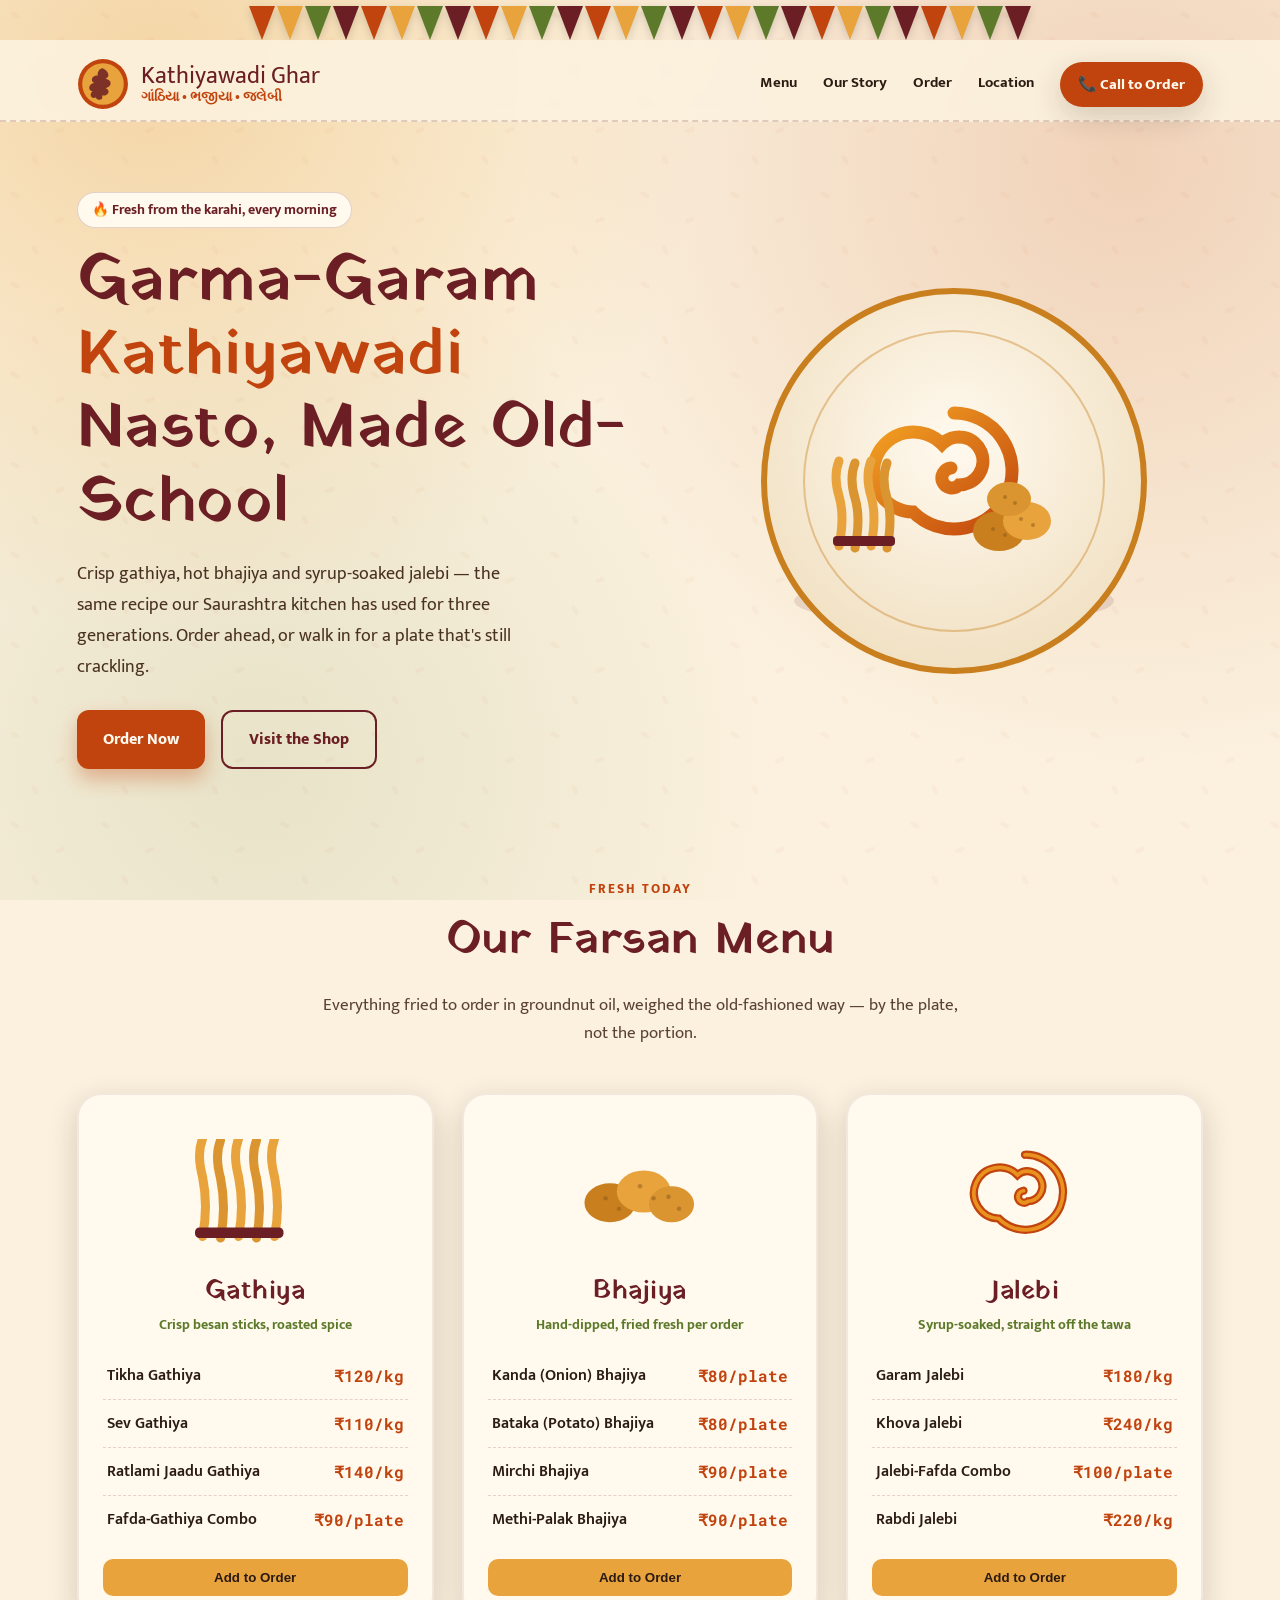
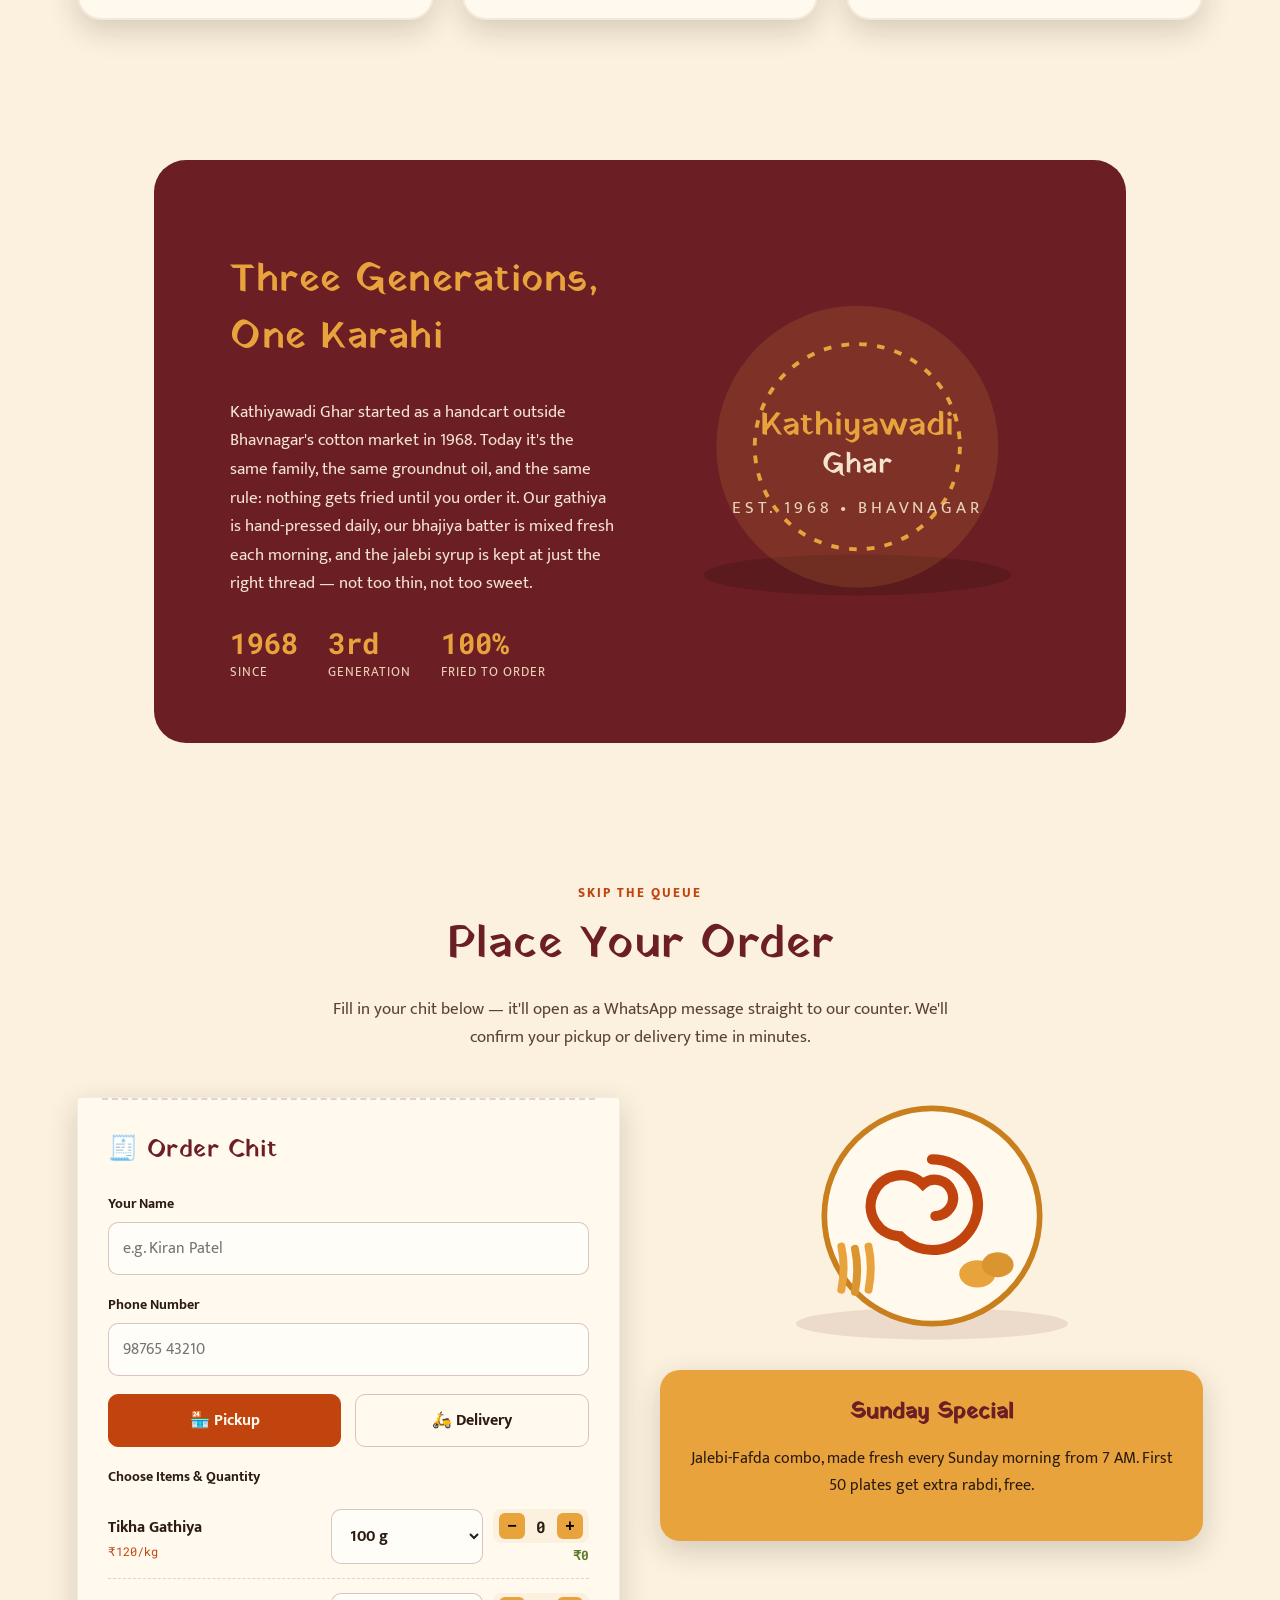
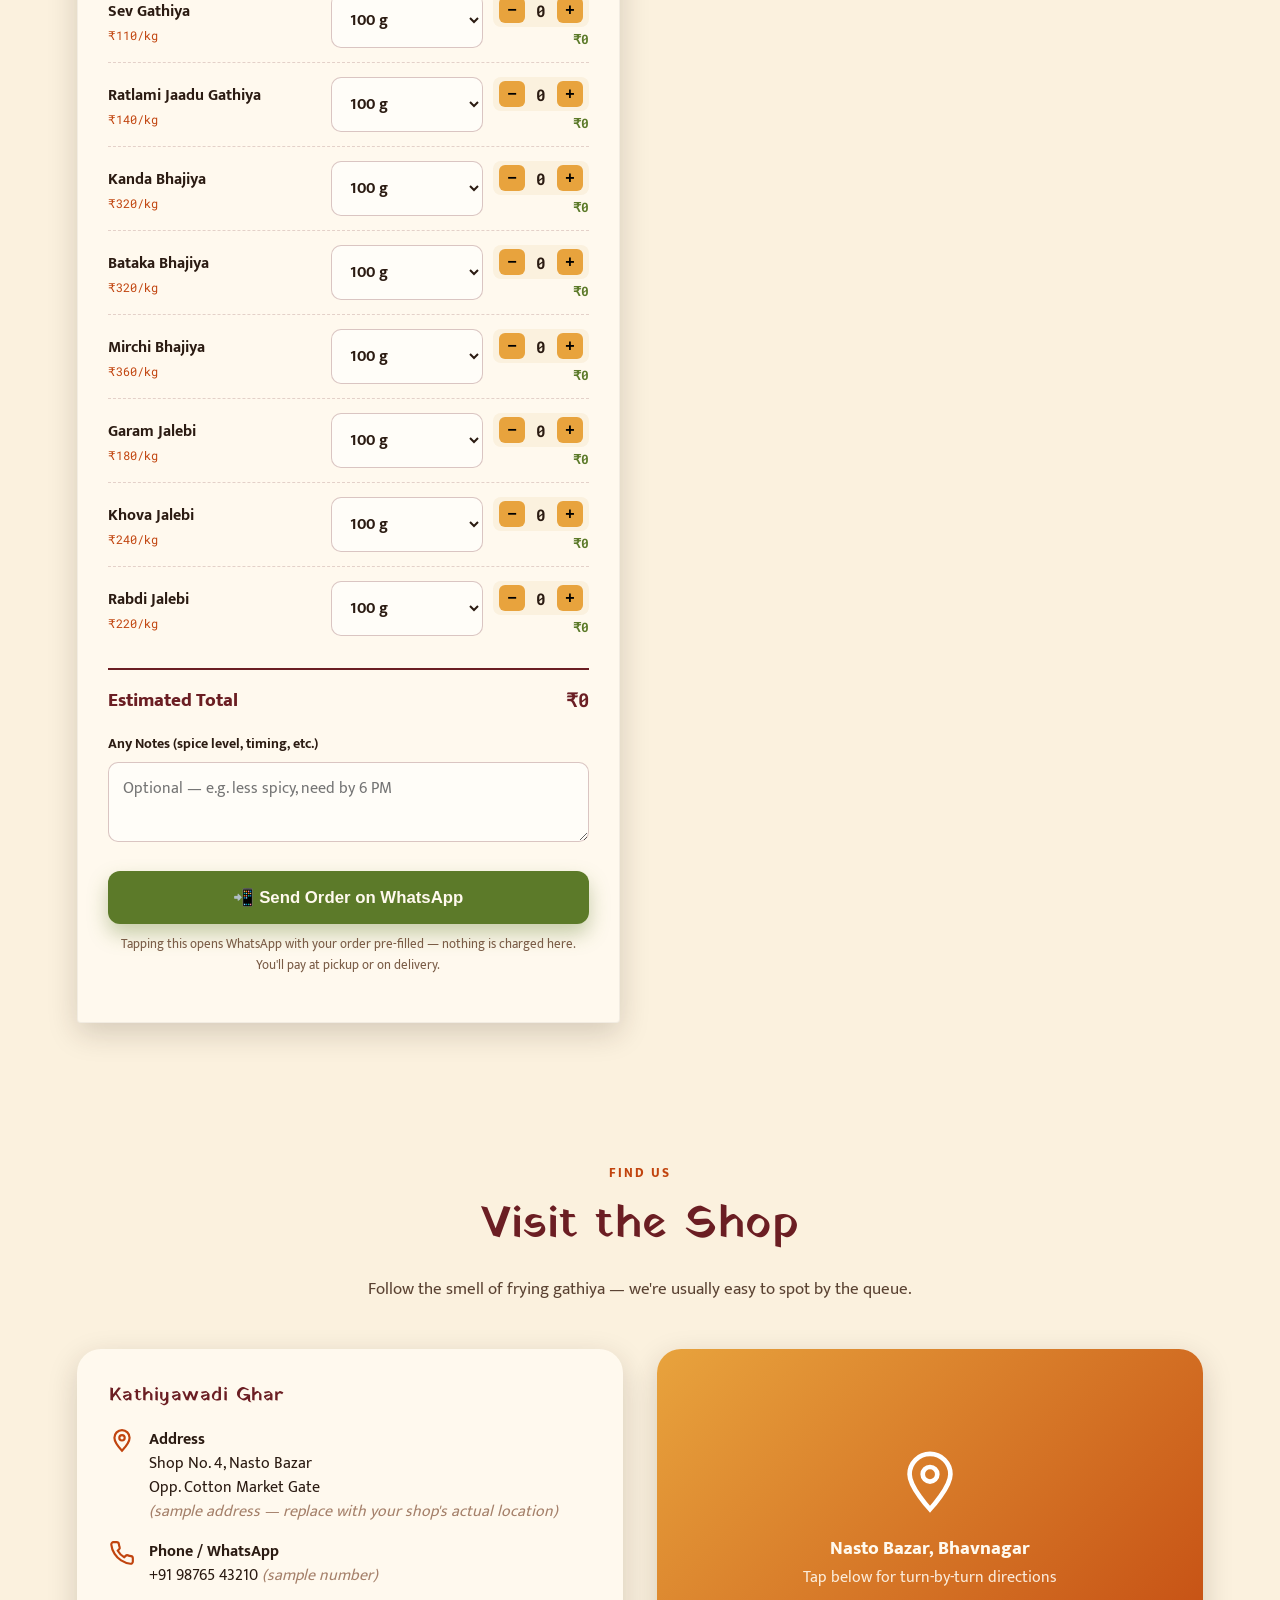
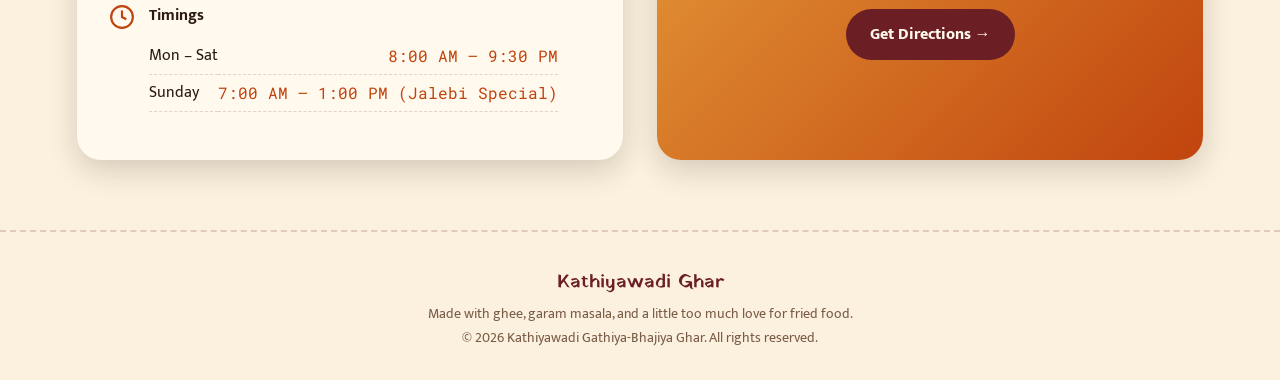
==== kathiyawadi-shop.html @ 75bc38de "initial commit" ====
<!DOCTYPE html>
<html lang="en">
<head>
<meta charset="UTF-8">
<meta name="viewport" content="width=device-width, initial-scale=1.0">
<title>Kathiyawadi Gathiya-Bhajiya Ghar | Garma-Garam Farsan</title>
<link rel="preconnect" href="https://fonts.googleapis.com">
<link href="https://fonts.googleapis.com/css2?family=Yatra+One&family=Mukta:wght@400;500;600;700;800&family=Roboto+Mono:wght@500;700&display=swap" rel="stylesheet">
<link rel="stylesheet" href="styles.css">
</head>
<body>

<div class="oil-bg"></div>
<div class="seed-pattern"></div>
<div class="data-warning" id="dataWarning">Couldn't load shop-data.json (this happens when the file is opened directly instead of through a local server) — showing default sample content instead.</div>

<div class="bunting" id="bunting"></div>

<header>
  <div class="brand">
    <svg class="brand-badge" viewBox="0 0 100 100">
      <circle cx="50" cy="50" r="48" fill="#C1440E"/>
      <circle cx="50" cy="50" r="40" fill="#E8A33D"/>
      <path d="M50 20 C 60 25, 65 35, 55 40 C 68 42, 68 55, 55 58 C 66 62, 60 74, 48 72 C 52 80, 40 84, 36 76 C 28 80, 22 70, 30 64 C 20 62, 22 50, 33 48 C 24 44, 30 32, 40 34 C 38 26, 46 18, 50 20 Z" fill="#6B1E23" opacity="0.85"/>
    </svg>
    <div class="brand-name">
      <div class="en" id="brandNameEn">Kathiyawadi Ghar</div>
      <div class="gu" id="brandNameGu">ગાંઠિયા • ભજીયા • જલેબી</div>
    </div>
  </div>
  <button class="menu-toggle" id="menuToggle" aria-label="Toggle menu">☰</button>
  <nav id="navMenu">
    <a href="#menu">Menu</a>
    <a href="#about">Our Story</a>
    <a href="#order">Order</a>
    <a href="#location">Location</a>
    <a class="call-btn" id="callBtn" href="tel:+919876543210">📞 Call to Order</a>
  </nav>
</header>

<section class="hero">
  <div class="hero-copy reveal">
    <span class="eyebrow" id="heroEyebrow">🔥 Fresh from the karahi, every morning</span>
    <h1 id="heroHeading">Garma-Garam <span>Kathiyawadi</span><br>Nasto, Made Old-School</h1>
    <p class="lead" id="heroLead">Crisp gathiya, hot bhajiya and syrup-soaked jalebi.</p>
    <div class="hero-ctas">
      <a href="#order" class="btn btn-primary">Order Now</a>
      <a href="#location" class="btn btn-outline">Visit the Shop</a>
    </div>
  </div>
  <div class="hero-art reveal">
    <svg viewBox="0 0 420 420">
      <defs>
        <radialGradient id="plateGrad" cx="50%" cy="40%" r="65%">
          <stop offset="0%" stop-color="#FFF9EE"/>
          <stop offset="100%" stop-color="#F0DFC0"/>
        </radialGradient>
        <linearGradient id="jalebiGrad" x1="0" y1="0" x2="1" y2="1">
          <stop offset="0%" stop-color="#F5A623"/>
          <stop offset="100%" stop-color="#C1440E"/>
        </linearGradient>
      </defs>
      <ellipse cx="210" cy="330" rx="160" ry="24" fill="#6B1E23" opacity="0.12"/>
      <circle cx="210" cy="210" r="190" fill="url(#plateGrad)" stroke="#C97F1E" stroke-width="6"/>
      <circle cx="210" cy="210" r="150" fill="none" stroke="#C97F1E" stroke-width="2" opacity="0.4"/>
      <path d="M210,150 m0,-8 a58,58 0 1 1 -41,99 a40,40 0 1 1 29,-68 a24,24 0 1 1 17,41 a10,10 0 1 1 -8,-17"
        fill="none" stroke="url(#jalebiGrad)" stroke-width="13" stroke-linecap="round"/>
      <g transform="translate(95,235)">
        <path d="M0,40 Q6,10 0,-10 Q-6,-30 0,-45" stroke="#E8A33D" stroke-width="9" fill="none" stroke-linecap="round"/>
        <path d="M16,42 Q22,12 16,-8 Q10,-28 16,-43" stroke="#DA9530" stroke-width="9" fill="none" stroke-linecap="round"/>
        <path d="M32,40 Q38,10 32,-10 Q26,-30 32,-45" stroke="#E8A33D" stroke-width="9" fill="none" stroke-linecap="round"/>
        <path d="M48,42 Q54,12 48,-8 Q42,-28 48,-43" stroke="#DA9530" stroke-width="9" fill="none" stroke-linecap="round"/>
        <rect x="-6" y="30" width="62" height="10" rx="4" fill="#6B1E23"/>
      </g>
      <g transform="translate(255,250)">
        <ellipse cx="0" cy="10" rx="26" ry="20" fill="#C97F1E"/>
        <ellipse cx="28" cy="0" rx="24" ry="19" fill="#E8A33D"/>
        <ellipse cx="10" cy="-22" rx="22" ry="17" fill="#DA9530"/>
        <g fill="#8a5a1c" opacity="0.5">
          <circle cx="-6" cy="8" r="2"/><circle cx="6" cy="14" r="2"/><circle cx="22" cy="-2" r="2"/>
          <circle cx="34" cy="4" r="2"/><circle cx="6" cy="-24" r="2"/><circle cx="16" cy="-18" r="2"/>
        </g>
      </g>
    </svg>
  </div>
</section>

<section id="menu">
  <div class="section-head reveal">
    <div class="kicker">Fresh Today</div>
    <h2>Our Farsan Menu</h2>
    <p>Everything fried to order in groundnut oil, weighed the old-fashioned way — by the plate, not the portion.</p>
  </div>
  <div class="menu-grid" id="menuGrid"><!-- filled from shop-data.json --></div>
</section>

<section id="about">
  <div class="about reveal">
    <div>
      <h2 id="storyHeading">Three Generations, One Karahi</h2>
      <p id="storyText"></p>
      <div class="stat-row" id="statRow"></div>
    </div>
    <div>
      <svg class="about-badge" viewBox="0 0 300 260">
        <ellipse cx="150" cy="230" rx="120" ry="16" fill="#000" opacity="0.15"/>
        <circle cx="150" cy="130" r="110" fill="#E8A33D" opacity="0.15"/>
        <circle cx="150" cy="130" r="80" fill="none" stroke="#E8A33D" stroke-width="3" stroke-dasharray="6 8"/>
        <text x="150" y="120" text-anchor="middle" class="badge-title" font-size="26" fill="#E8A33D" id="badgeNameTop">Kathiyawadi</text>
        <text x="150" y="150" text-anchor="middle" class="badge-title" font-size="22" fill="#F3E3CF" id="badgeNameBottom">Ghar</text>
        <text x="150" y="182" text-anchor="middle" font-size="13" fill="#e8d3b8" letter-spacing="3" id="badgeSince">EST. 1968 • BHAVNAGAR</text>
      </svg>
    </div>
  </div>
</section>

<section id="order">
  <div class="section-head reveal">
    <div class="kicker">Skip the Queue</div>
    <h2>Place Your Order</h2>
    <p>Fill in your chit below — it'll open as a WhatsApp message straight to our counter. We'll confirm your pickup or delivery time in minutes.</p>
  </div>
  <div class="order-wrap">
    <form class="chit reveal" id="orderForm">
      <h3>🧾 Order Chit</h3>

      <div class="field">
        <label for="custName">Your Name</label>
        <input type="text" id="custName" placeholder="e.g. Kiran Patel" required>
      </div>
      <div class="field">
        <label for="custPhone">Phone Number</label>
        <input type="tel" id="custPhone" placeholder="98765 43210" required>
      </div>

      <div class="order-type">
        <label><input type="radio" name="orderType" value="Pickup" checked><span>🏪 Pickup</span></label>
        <label><input type="radio" name="orderType" value="Delivery"><span>🛵 Delivery</span></label>
      </div>

      <div class="field field-hidden" id="addressField">
        <label for="custAddress">Delivery Address</label>
        <textarea id="custAddress" rows="2" placeholder="House no., street, area, landmark"></textarea>
      </div>

      <div class="field">
        <label>Choose Items &amp; Quantity</label>
        <div id="itemList"><!-- filled from shop-data.json: each row gets a weight dropdown (100g/200g/500g/1000g) and a pack-count stepper --></div>
      </div>

      <div class="total-row">
        <span>Estimated Total</span>
        <span class="mono" id="totalAmt">₹0</span>
      </div>

      <div class="field spaced-top">
        <label for="custNote">Any Notes (spice level, timing, etc.)</label>
        <textarea id="custNote" rows="2" placeholder="Optional — e.g. less spicy, need by 6 PM"></textarea>
      </div>

      <button type="submit" class="submit-btn">📲 Send Order on WhatsApp</button>
      <p class="note-small">Tapping this opens WhatsApp with your order pre-filled — nothing is charged here. You'll pay at pickup or on delivery.</p>
    </form>

    <div class="order-side reveal">
      <svg class="art-big" viewBox="0 0 300 220">
        <ellipse cx="150" cy="200" rx="120" ry="14" fill="#6B1E23" opacity="0.1"/>
        <circle cx="150" cy="105" r="95" fill="#FFF9EE" stroke="#C97F1E" stroke-width="5"/>
        <path d="M150,55 a40,40 0 1 1 -28,68 a27,27 0 1 1 20,-46 a16,16 0 1 1 11,28" fill="none" stroke="#C1440E" stroke-width="9" stroke-linecap="round"/>
        <g transform="translate(70,140)">
          <path d="M0,30 Q4,10 0,-8" stroke="#E8A33D" stroke-width="7" fill="none" stroke-linecap="round"/>
          <path d="M12,32 Q16,12 12,-6" stroke="#DA9530" stroke-width="7" fill="none" stroke-linecap="round"/>
          <path d="M24,30 Q28,10 24,-8" stroke="#E8A33D" stroke-width="7" fill="none" stroke-linecap="round"/>
        </g>
        <g transform="translate(190,150)">
          <ellipse cx="0" cy="6" rx="16" ry="12" fill="#E8A33D"/>
          <ellipse cx="18" cy="-2" rx="14" ry="11" fill="#DA9530"/>
        </g>
      </svg>
      <div class="promo-card">
        <h4 id="promoTitle">Sunday Special</h4>
        <p id="promoText"></p>
      </div>
    </div>
  </div>
</section>

<section id="location">
  <div class="section-head reveal">
    <div class="kicker">Find Us</div>
    <h2>Visit the Shop</h2>
    <p>Follow the smell of frying gathiya — we're usually easy to spot by the queue.</p>
  </div>
  <div class="loc-wrap">
    <div class="loc-card reveal">
      <h3 id="locShopName">Kathiyawadi Ghar</h3>
      <div class="loc-line">
        <svg class="ico" viewBox="0 0 24 24" fill="none" stroke="currentColor" stroke-width="2"><path d="M12 21s7-7.5 7-12a7 7 0 1 0-14 0c0 4.5 7 12 7 12z"/><circle cx="12" cy="9" r="2.5"/></svg>
        <div>
          <strong>Address</strong><br>
          <span id="addrLine1"></span><br>
          <span id="addrLine2"></span><br>
          <em class="muted-note" id="addrNote"></em>
        </div>
      </div>
      <div class="loc-line">
        <svg class="ico" viewBox="0 0 24 24" fill="none" stroke="currentColor" stroke-width="2"><path d="M22 16.92v3a2 2 0 0 1-2.18 2 19.79 19.79 0 0 1-8.63-3.07 19.5 19.5 0 0 1-6-6 19.79 19.79 0 0 1-3.07-8.67A2 2 0 0 1 4.11 2h3a2 2 0 0 1 2 1.72c.127.96.361 1.903.7 2.81a2 2 0 0 1-.45 2.11L8.09 9.91a16 16 0 0 0 6 6l1.27-1.27a2 2 0 0 1 2.11-.45c.907.339 1.85.573 2.81.7A2 2 0 0 1 22 16.92z"/></svg>
        <div><strong>Phone / WhatsApp</strong><br><span id="locPhone"></span> <em class="muted-note" id="phoneNote"></em></div>
      </div>
      <div class="loc-line">
        <svg class="ico" viewBox="0 0 24 24" fill="none" stroke="currentColor" stroke-width="2"><circle cx="12" cy="12" r="10"/><path d="M12 6v6l4 2"/></svg>
        <div>
          <strong>Timings</strong>
          <table class="hours-table" id="hoursTable"></table>
        </div>
      </div>
    </div>
    <div class="map-card reveal">
      <svg viewBox="0 0 24 24" fill="none" stroke="#fff" stroke-width="1.6"><path d="M12 21s7-7.5 7-12a7 7 0 1 0-14 0c0 4.5 7 12 7 12z"/><circle cx="12" cy="9" r="2.5"/></svg>
      <div class="map-title" id="mapTitle">Nasto Bazar, Bhavnagar</div>
      <div class="map-sub">Tap below for turn-by-turn directions</div>
      <a id="mapLink" href="#" target="_blank" rel="noopener">Get Directions →</a>
    </div>
  </div>
</section>

<footer>
  <span class="fname" id="footerName">Kathiyawadi Ghar</span>
  <span id="footerLine"></span><br>
  <span id="footerCopyright"></span>
</footer>

<script src="app.js"></script>
</body>
</html>
---- styles.css ----
:root{
  --cream:#FBF1DE;
  --paper:#FFF9EE;
  --turmeric:#E8A33D;
  --turmeric-deep:#C97F1E;
  --chili:#C1440E;
  --maroon:#6B1E23;
  --ink:#2B1B12;
  --leaf:#5C7A29;
  --muted-text:#a5806a;
  --gold-line: rgba(107,30,35,0.18);
  --shadow: 0 10px 30px rgba(43,27,18,0.18);
}
*{box-sizing:border-box;}
html{scroll-behavior:smooth;}
body{
  margin:0;
  font-family:'Mukta',sans-serif;
  background:var(--cream);
  color:var(--ink);
  overflow-x:hidden;
}
h1,h2,h3,.display{
  font-family:'Yatra One',cursive;
  font-weight:400;
  letter-spacing:0.5px;
}
.mono{font-family:'Roboto Mono',monospace;}
a{color:inherit;}
img{max-width:100%;display:block;}

/* ---------- background texture ---------- */
.oil-bg{
  position:fixed;
  inset:0;
  z-index:-2;
  background:
    radial-gradient(circle at 12% 8%, rgba(232,163,61,0.35), transparent 40%),
    radial-gradient(circle at 88% 18%, rgba(193,68,14,0.18), transparent 45%),
    radial-gradient(circle at 20% 85%, rgba(92,122,41,0.12), transparent 40%),
    var(--cream);
}
.seed-pattern{
  position:fixed;
  inset:0;
  z-index:-1;
  opacity:0.5;
  background-image: url("data:image/svg+xml,%3Csvg xmlns='http://www.w3.org/2000/svg' width='90' height='90' viewBox='0 0 90 90'%3E%3Cg fill='%23C1440E' fill-opacity='0.06'%3E%3Cellipse cx='15' cy='15' rx='5' ry='2.4' transform='rotate(30 15 15)'/%3E%3Cellipse cx='60' cy='40' rx='5' ry='2.4' transform='rotate(-20 60 40)'/%3E%3Cellipse cx='35' cy='70' rx='5' ry='2.4' transform='rotate(60 35 70)'/%3E%3C/g%3E%3C/svg%3E");
  background-size:90px 90px;
}

/* ---------- bunting flags ---------- */
.bunting{
  display:flex;
  justify-content:center;
  gap:2px;
  padding-top:6px;
  filter:drop-shadow(0 3px 4px rgba(0,0,0,0.15));
  position:relative;
  z-index:5;
}
.flag{
  width:26px;height:34px;
  clip-path:polygon(0 0,100% 0,50% 100%);
}
.flag:nth-child(4n+1){background:var(--chili);}
.flag:nth-child(4n+2){background:var(--turmeric);}
.flag:nth-child(4n+3){background:var(--leaf);}
.flag:nth-child(4n+4){background:var(--maroon);}

/* ---------- header ---------- */
header{
  display:flex;
  align-items:center;
  justify-content:space-between;
  padding:18px 6vw 10px;
  position:sticky;
  top:0;
  background:rgba(251,241,222,0.92);
  backdrop-filter:blur(6px);
  z-index:50;
  border-bottom:2px dashed var(--gold-line);
}
.brand{display:flex;align-items:center;gap:12px;}
.brand-badge{width:52px;height:52px;flex:none;}
.brand-name{line-height:1.1;}
.brand-name .en{font-size:1.5rem;color:var(--maroon);}
.brand-name .gu{font-size:0.85rem;color:var(--chili);font-weight:700;}
nav{display:flex;align-items:center;gap:26px;}
nav a{
  text-decoration:none;
  font-weight:700;
  font-size:0.95rem;
  color:var(--ink);
  position:relative;
  padding-bottom:3px;
}
nav a::after{
  content:"";position:absolute;left:0;bottom:0;width:0;height:2px;background:var(--chili);
  transition:width .25s ease;
}
nav a:hover::after{width:100%;}
.call-btn{
  background:var(--chili);
  color:var(--paper)!important;
  padding:10px 18px;
  border-radius:30px;
  font-weight:800;
  box-shadow:var(--shadow);
  white-space:nowrap;
}
.menu-toggle{display:none;background:none;border:none;font-size:1.6rem;color:var(--maroon);cursor:pointer;}

@media (max-width:820px){
  nav{
    position:fixed;top:78px;left:0;right:0;
    background:var(--paper);
    flex-direction:column;
    align-items:flex-start;
    padding:18px 8vw 24px;
    gap:16px;
    border-bottom:2px dashed var(--gold-line);
    transform:translateY(-130%);
    transition:transform .3s ease;
  }
  nav.open{transform:translateY(0);}
  .menu-toggle{display:block;}
}

/* ---------- hero ---------- */
.hero{
  display:grid;
  grid-template-columns:1.1fr 0.9fr;
  align-items:center;
  gap:20px;
  padding:70px 6vw 40px;
  position:relative;
}
.hero .eyebrow{
  display:inline-flex;align-items:center;gap:8px;
  background:var(--paper);
  border:1.5px solid var(--gold-line);
  padding:6px 14px;border-radius:30px;
  font-weight:700;color:var(--maroon);font-size:0.85rem;
  margin-bottom:18px;
}
.hero h1{
  font-size:clamp(2.4rem,5vw,4rem);
  color:var(--maroon);
  line-height:1.15;
  margin:0 0 18px;
}
.hero h1 span{color:var(--chili);}
.hero p.lead{
  font-size:1.15rem;
  max-width:46ch;
  margin:0 0 28px;
  color:#4a3223;
}
.hero-ctas{display:flex;gap:16px;flex-wrap:wrap;}
.btn{
  display:inline-flex;align-items:center;gap:8px;
  padding:14px 26px;
  border-radius:12px;
  font-weight:800;
  font-size:1rem;
  text-decoration:none;
  cursor:pointer;
  border:none;
  transition:transform .2s ease, box-shadow .2s ease;
}
.btn:hover{transform:translateY(-3px);}
.btn-primary{background:var(--chili);color:var(--paper);box-shadow:0 10px 20px rgba(193,68,14,0.35);}
.btn-outline{background:transparent;color:var(--maroon);border:2px solid var(--maroon);}
.hero-art{position:relative;display:flex;justify-content:center;align-items:center;}
.hero-art svg{max-width:420px;width:100%;}

/* ---------- section shell ---------- */
section{padding:70px 6vw;position:relative;}
.section-head{text-align:center;max-width:640px;margin:0 auto 46px;}
.section-head .kicker{color:var(--chili);font-weight:800;letter-spacing:2px;text-transform:uppercase;font-size:0.8rem;}
.section-head h2{font-size:clamp(2rem,4vw,2.8rem);color:var(--maroon);margin:8px 0 12px;}
.section-head p{color:#5a4232;font-size:1.05rem;}

/* ---------- menu ---------- */
.menu-grid{
  display:grid;
  grid-template-columns:repeat(3,1fr);
  gap:28px;
}
@media (max-width:900px){.menu-grid{grid-template-columns:1fr;}}
.menu-card{
  background:var(--paper);
  border-radius:24px;
  padding:26px 24px 22px;
  box-shadow:var(--shadow);
  border:2px solid rgba(107,30,35,0.08);
  position:relative;
  overflow:hidden;
  transform:translateY(30px);
  opacity:0;
  transition:all .6s cubic-bezier(.2,.7,.2,1);
}
.menu-card.in-view{transform:translateY(0);opacity:1;}
.menu-card .art{height:140px;display:flex;align-items:center;justify-content:center;margin-bottom:12px;}
.menu-card .art svg{width:150px;}
.menu-card h3{color:var(--maroon);font-size:1.6rem;margin:0 0 4px;text-align:center;}
.menu-card .tagline{text-align:center;color:var(--leaf);font-weight:700;font-size:0.85rem;margin-bottom:16px;}
.menu-list{list-style:none;padding:0;margin:0;}
.menu-list li{
  display:flex;justify-content:space-between;align-items:center;
  padding:10px 4px;
  border-bottom:1px dashed var(--gold-line);
  font-weight:600;
}
.menu-list li:last-child{border-bottom:none;}
.menu-list .price{font-family:'Roboto Mono',monospace;color:var(--chili);font-weight:700;}
.add-btn{
  margin-top:16px;width:100%;
  background:var(--turmeric);
  color:var(--ink);
  border:none;padding:11px;border-radius:10px;
  font-weight:800;cursor:pointer;
  transition:background .2s ease;
}
.add-btn:hover{background:var(--turmeric-deep);color:var(--paper);}

/* ---------- about ---------- */
.about{
  display:grid;grid-template-columns:1fr 1fr;gap:50px;align-items:center;
  background:var(--maroon);
  color:var(--cream);
  border-radius:32px;
  margin:0 6vw;
  width:auto;
  padding:60px 6vw;
}
@media (max-width:860px){.about{grid-template-columns:1fr;}}
.about h2{color:var(--turmeric);font-size:clamp(1.8rem,4vw,2.4rem);}
.about p{line-height:1.7;color:#f3e3cf;font-size:1.05rem;}
.stat-row{display:flex;gap:30px;margin-top:26px;flex-wrap:wrap;}
.stat .num{font-family:'Roboto Mono',monospace;font-size:1.8rem;color:var(--turmeric);font-weight:700;}
.stat .lbl{font-size:0.8rem;text-transform:uppercase;letter-spacing:1px;color:#e8d3b8;}
.about-badge{width:100%;}
.about-badge .badge-title{font-family:'Yatra One',cursive;}
.about-badge text{font-family:'Mukta',sans-serif;}

/* ---------- order ---------- */
.order-wrap{
  display:grid;grid-template-columns:1fr 1fr;gap:40px;align-items:start;
}
@media (max-width:900px){.order-wrap{grid-template-columns:1fr;}}
.chit{
  background:var(--paper);
  border-radius:4px;
  padding:34px 30px;
  box-shadow:var(--shadow);
  position:relative;
  border:1px solid rgba(0,0,0,0.05);
}
.chit::before{
  content:"";position:absolute;top:0;left:24px;right:24px;height:0;
  border-top:2px dashed var(--gold-line);
}
.chit h3{margin-top:0;color:var(--maroon);font-size:1.5rem;}
.field{margin-bottom:18px;}
.field.spaced-top{margin-top:16px;}
.field label{display:block;font-weight:700;margin-bottom:6px;font-size:0.9rem;color:var(--ink);}
.field input,.field select,.field textarea{
  width:100%;padding:12px 14px;border-radius:10px;
  border:1.5px solid rgba(107,30,35,0.25);
  background:#fffdf8;
  font-family:'Mukta',sans-serif;font-size:1rem;color:var(--ink);
}
.field input:focus,.field select:focus,.field textarea:focus{
  outline:none;border-color:var(--chili);box-shadow:0 0 0 3px rgba(193,68,14,0.15);
}

/* ---------- order item rows with weight selector ---------- */
.item-row{
  display:grid;
  grid-template-columns:1.4fr 1fr auto;
  gap:10px;
  align-items:center;
  padding:14px 0;
  border-bottom:1px dashed var(--gold-line);
}
.item-row:last-of-type{border-bottom:none;}
.item-row .name{font-weight:700;}
.item-row .per-kg{display:block;font-family:'Roboto Mono',monospace;color:var(--chili);font-size:0.78rem;margin-top:2px;}
.weight-select{
  padding:9px 10px;border-radius:8px;
  border:1.5px solid rgba(107,30,35,0.25);
  background:#fffdf8;font-family:'Mukta',sans-serif;font-weight:700;font-size:0.9rem;color:var(--ink);
}
.qty-block{display:flex;flex-direction:column;align-items:flex-end;gap:4px;}
.stepper{display:flex;align-items:center;gap:8px;background:var(--cream);border-radius:8px;padding:4px 6px;}
.stepper button{
  width:26px;height:26px;border-radius:6px;border:none;background:var(--turmeric);
  font-weight:800;cursor:pointer;font-size:1rem;line-height:1;
}
.stepper span{min-width:16px;text-align:center;font-weight:700;font-family:'Roboto Mono',monospace;}
.line-subtotal{font-family:'Roboto Mono',monospace;font-size:0.8rem;color:var(--leaf);font-weight:700;}

.order-type{display:flex;gap:14px;margin-bottom:18px;}
.order-type label{
  flex:1;text-align:center;padding:12px;border-radius:10px;border:1.5px solid rgba(107,30,35,0.25);
  font-weight:700;cursor:pointer;
}
.order-type input{display:none;}
.order-type label:has(input:checked){background:var(--chili);border-color:var(--chili);color:var(--paper);}

.field-hidden{display:none;}

.total-row{
  display:flex;justify-content:space-between;align-items:center;
  padding-top:14px;margin-top:6px;border-top:2px solid var(--maroon);
  font-weight:800;font-size:1.2rem;color:var(--maroon);
}
.submit-btn{
  width:100%;margin-top:20px;background:var(--leaf);color:var(--paper);
  border:none;padding:16px;border-radius:12px;font-size:1.05rem;font-weight:800;
  cursor:pointer;box-shadow:0 10px 20px rgba(92,122,41,0.35);
  display:flex;align-items:center;justify-content:center;gap:10px;
}
.submit-btn:hover{transform:translateY(-2px);}
.note-small{font-size:0.8rem;color:#7a5c46;margin-top:10px;text-align:center;}

.order-side{position:sticky;top:110px;}
.order-side .art-big{width:100%;max-width:340px;margin:0 auto 24px;display:block;}
.promo-card{
  background:var(--turmeric);
  border-radius:20px;padding:26px;color:var(--ink);text-align:center;
  box-shadow:var(--shadow);
}
.promo-card h4{margin:0 0 8px;font-family:'Yatra One',cursive;font-size:1.4rem;color:var(--maroon);}

/* ---------- location ---------- */
.loc-wrap{
  display:grid;grid-template-columns:1fr 1fr;gap:34px;
}
@media (max-width:860px){.loc-wrap{grid-template-columns:1fr;}}
.loc-card{
  background:var(--paper);border-radius:24px;padding:32px;box-shadow:var(--shadow);
}
.loc-card h3{color:var(--maroon);margin-top:0;}
.loc-line{display:flex;gap:14px;margin-bottom:16px;align-items:flex-start;}
.loc-line .ico{flex:none;width:26px;height:26px;color:var(--chili);}
.loc-line div{line-height:1.5;}
.muted-note{color:var(--muted-text);font-style:italic;}
.hours-table{width:100%;border-collapse:collapse;margin-top:10px;}
.hours-table td{padding:6px 0;border-bottom:1px dashed var(--gold-line);}
.hours-table td:last-child{text-align:right;font-family:'Roboto Mono',monospace;color:var(--chili);}
.map-card{
  border-radius:24px;overflow:hidden;box-shadow:var(--shadow);
  background:linear-gradient(135deg,var(--turmeric),var(--chili));
  display:flex;flex-direction:column;align-items:center;justify-content:center;
  padding:40px;color:var(--paper);text-align:center;min-height:280px;
}
.map-card svg{width:70px;height:70px;margin-bottom:14px;}
.map-card .map-title{font-size:1.2rem;font-weight:800;}
.map-card .map-sub{opacity:0.9;}
.map-card a{
  margin-top:18px;background:var(--maroon);color:var(--paper);padding:12px 24px;
  border-radius:30px;font-weight:800;text-decoration:none;
}

footer{
  text-align:center;padding:36px 6vw 30px;color:#7a5c46;font-size:0.9rem;
  border-top:2px dashed var(--gold-line);
}
footer .fname{font-family:'Yatra One',cursive;color:var(--maroon);font-size:1.2rem;display:block;margin-bottom:6px;}

.reveal{opacity:0;transform:translateY(24px);transition:all .7s ease;}
.reveal.in-view{opacity:1;transform:translateY(0);}

.data-warning{
  display:none;
  background:var(--chili);color:var(--paper);text-align:center;
  padding:10px 6vw;font-weight:700;font-size:0.9rem;
}
.data-warning.show{display:block;}

@media (prefers-reduced-motion:reduce){
  *{transition:none!important;animation:none!important;}
}
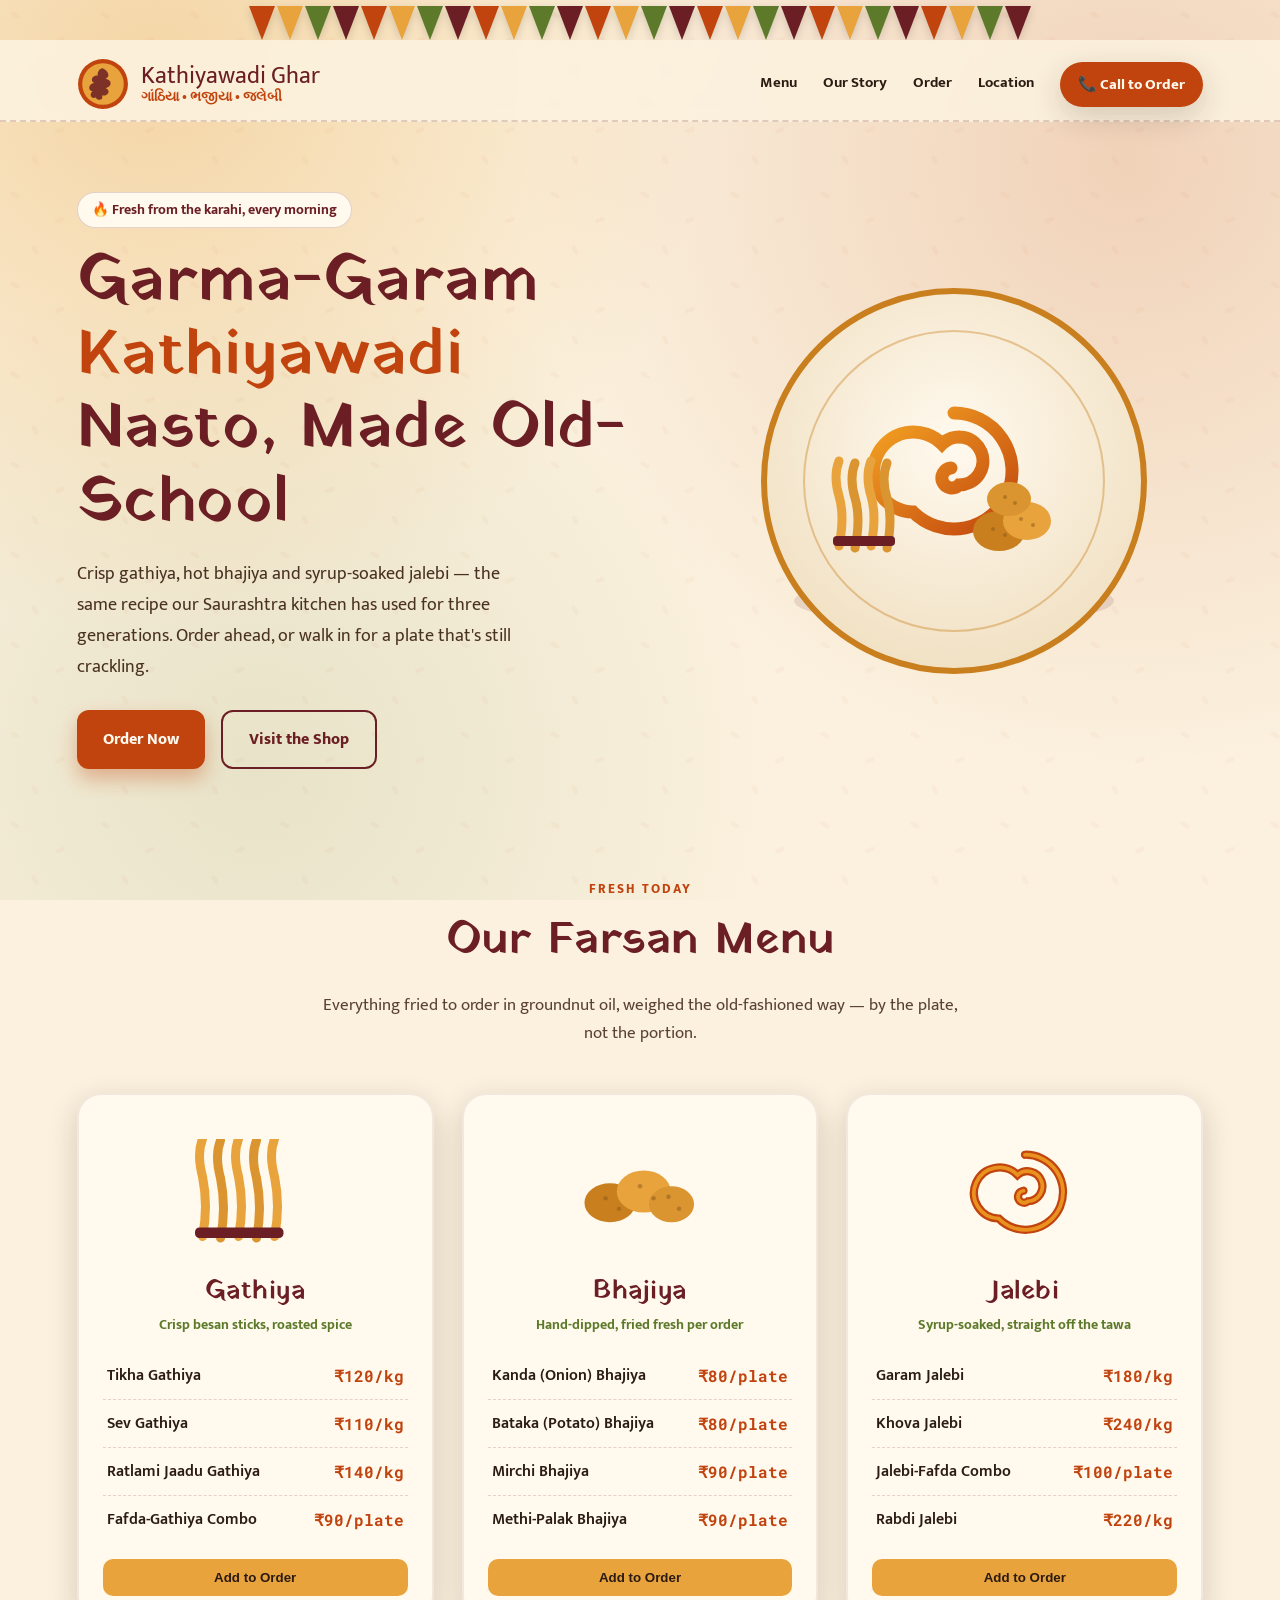
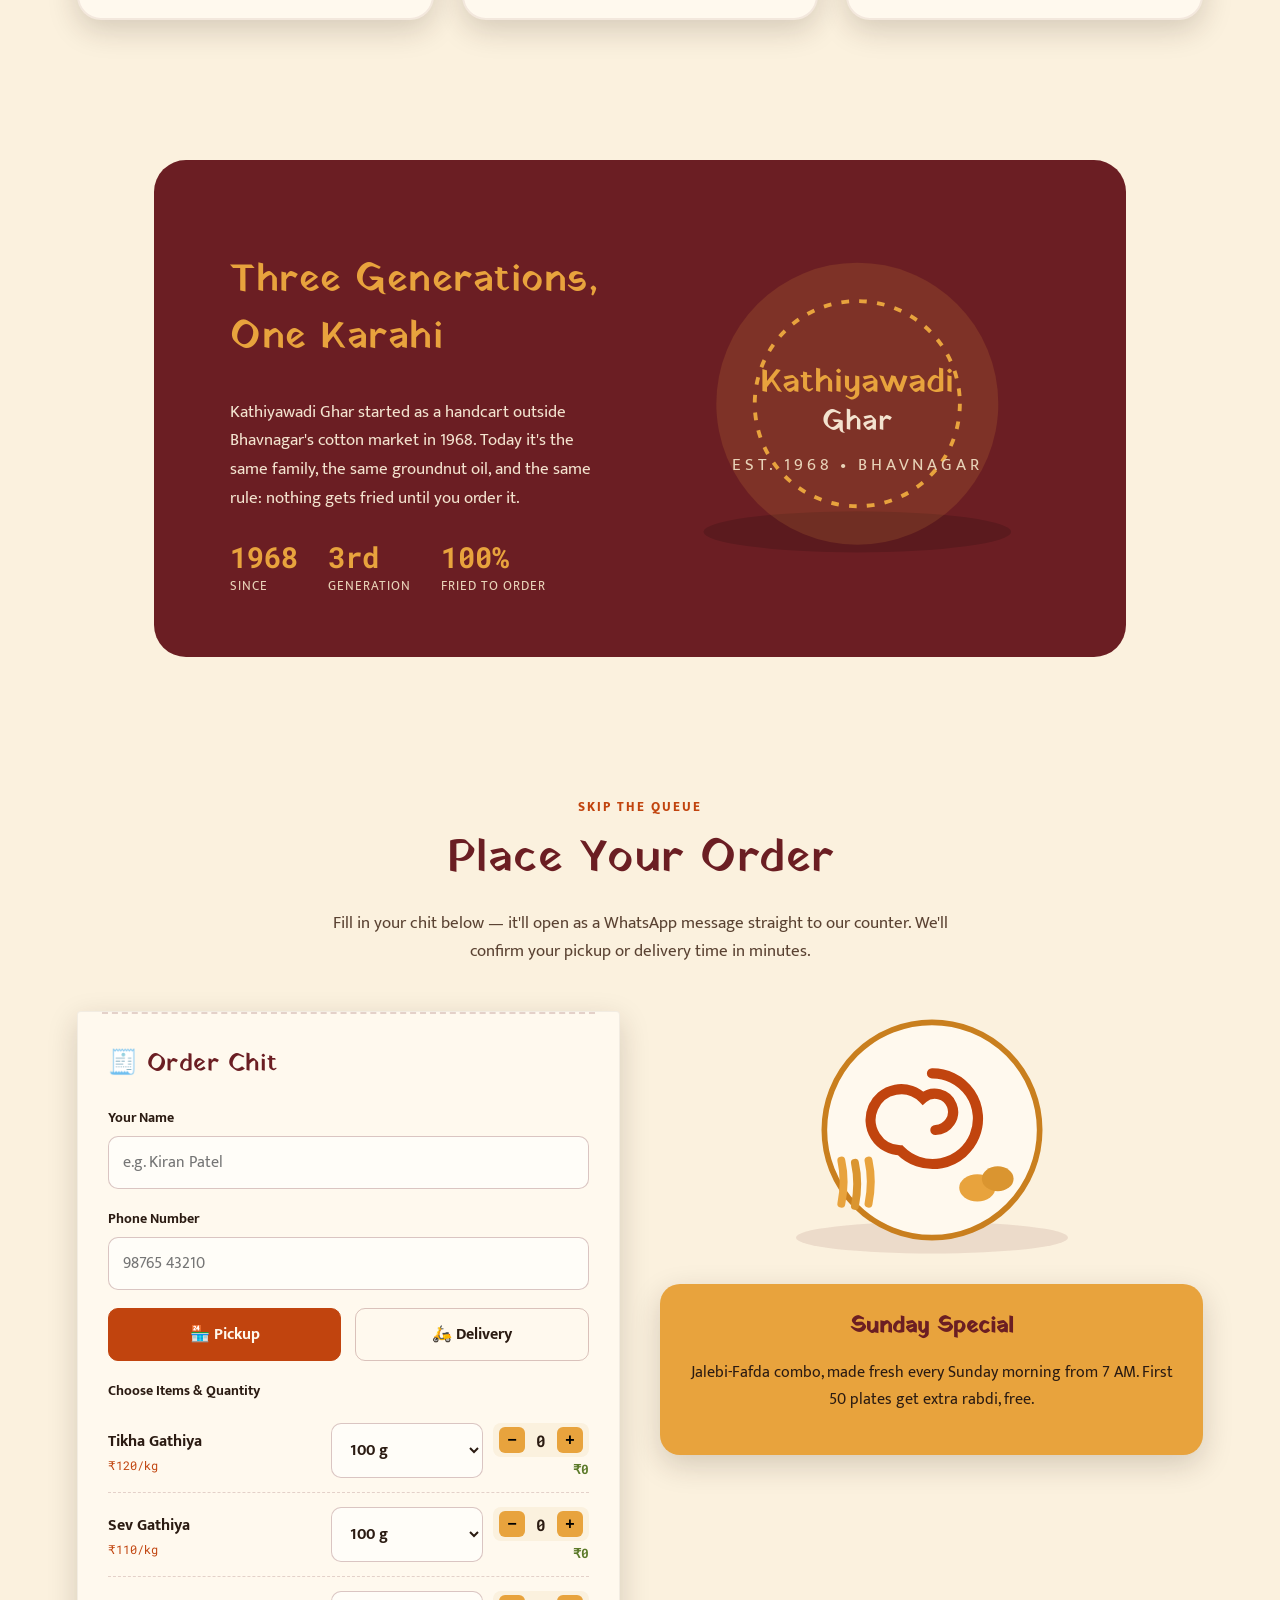
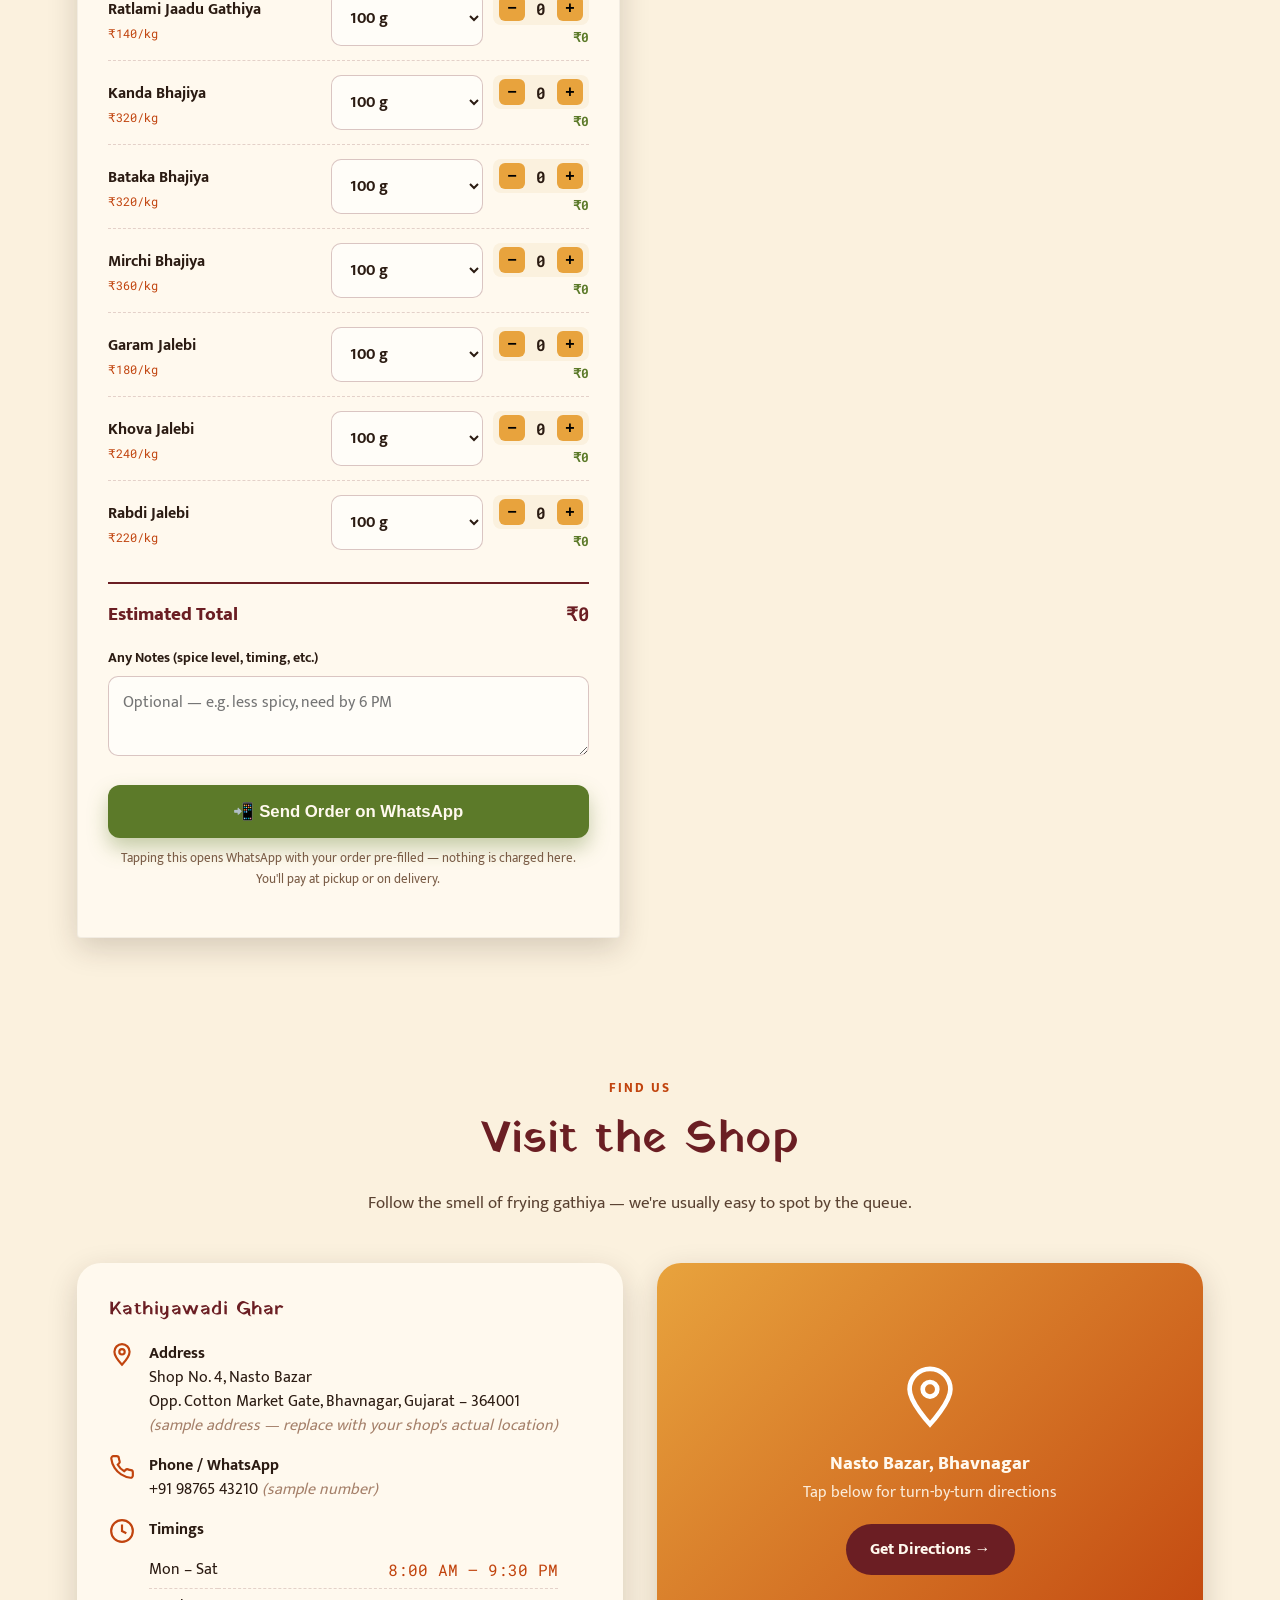
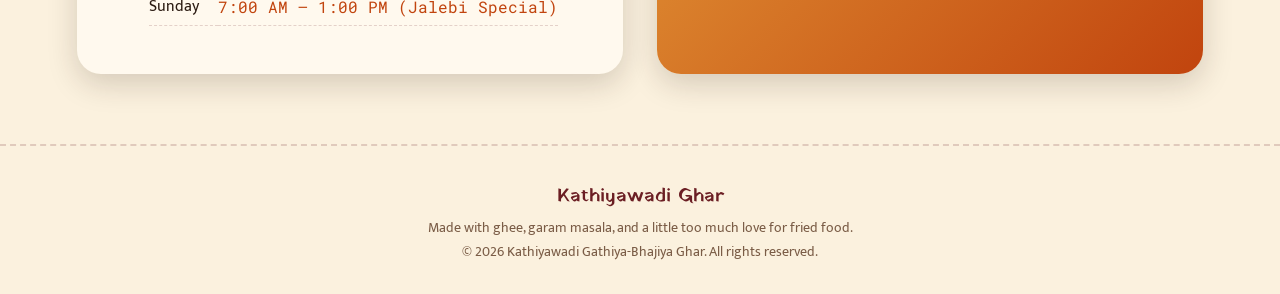
==== commit ab1ffc1c: "#updated changes for read data in js file" ====
--- a/kathiyawadi-shop.html
+++ b/kathiyawadi-shop.html
@@ -12,7 +12,6 @@
 
 <div class="oil-bg"></div>
 <div class="seed-pattern"></div>
-<div class="data-warning" id="dataWarning">Couldn't load shop-data.json (this happens when the file is opened directly instead of through a local server) — showing default sample content instead.</div>
 
 <div class="bunting" id="bunting"></div>
 
@@ -145,7 +144,7 @@
 
       <div class="field">
         <label>Choose Items &amp; Quantity</label>
-        <div id="itemList"><!-- filled from shop-data.json: each row gets a weight dropdown (100g/200g/500g/1000g) and a pack-count stepper --></div>
+        <div id="itemList"><!-- filled from SHOP_DATA in app.js: each row gets a weight dropdown (100g/200g/500g/1000g) and a pack-count stepper --></div>
       </div>
 
       <div class="total-row">
--- a/styles.css
+++ b/styles.css
@@ -374,13 +374,6 @@
 .reveal{opacity:0;transform:translateY(24px);transition:all .7s ease;}
 .reveal.in-view{opacity:1;transform:translateY(0);}
 
-.data-warning{
-  display:none;
-  background:var(--chili);color:var(--paper);text-align:center;
-  padding:10px 6vw;font-weight:700;font-size:0.9rem;
-}
-.data-warning.show{display:block;}
-
 @media (prefers-reduced-motion:reduce){
   *{transition:none!important;animation:none!important;}
 }
